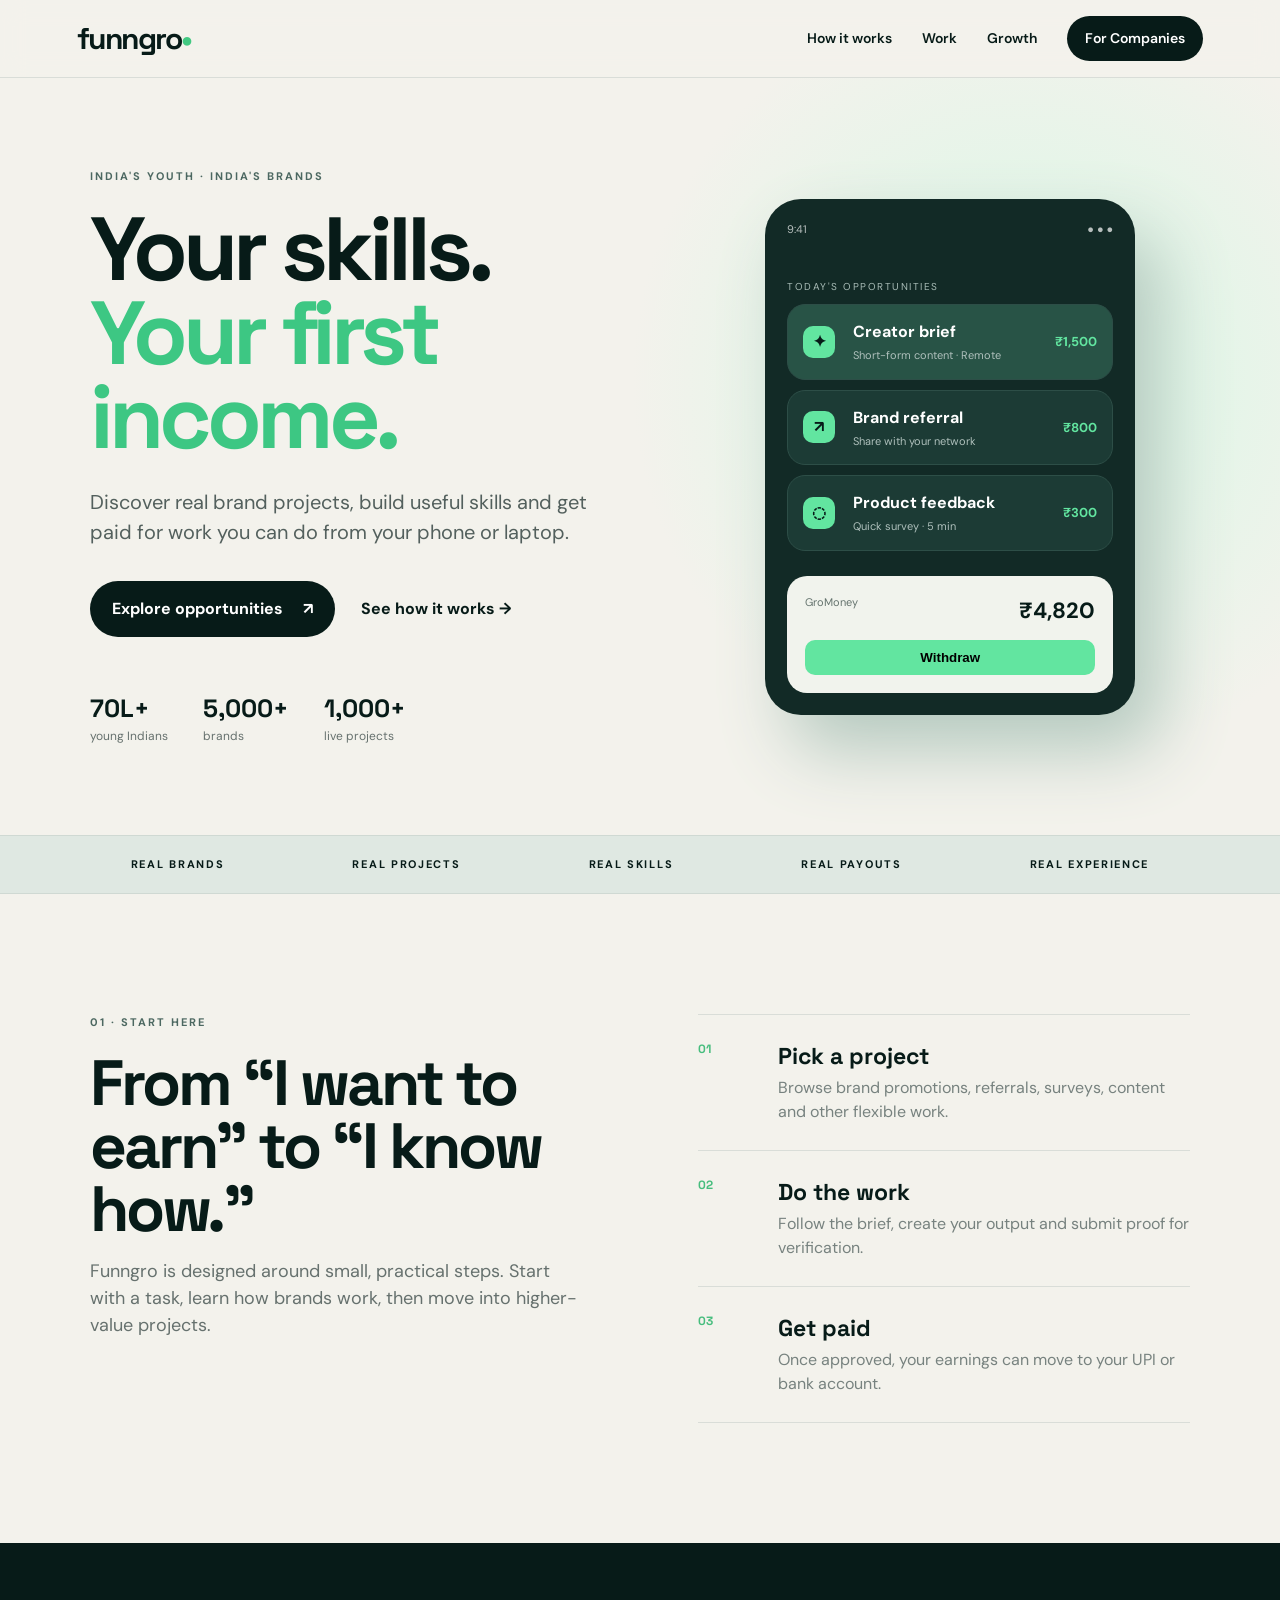
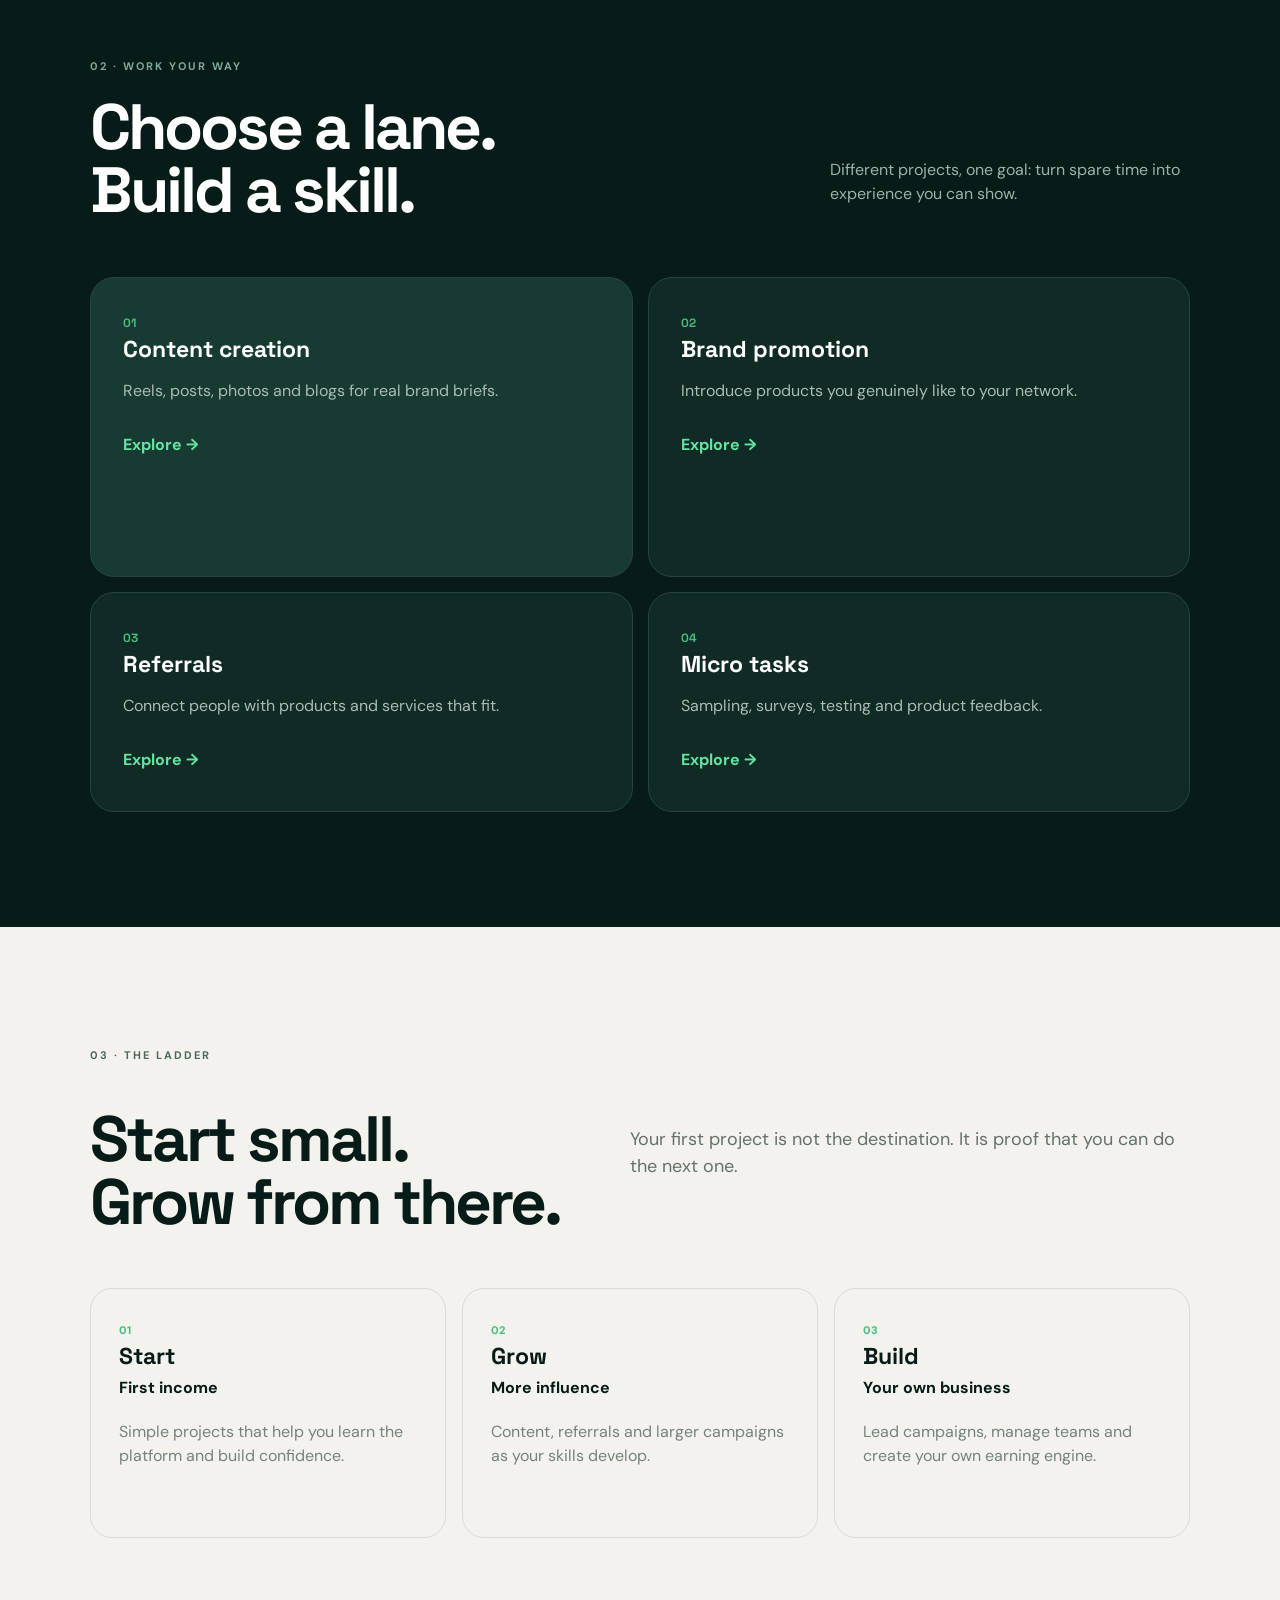
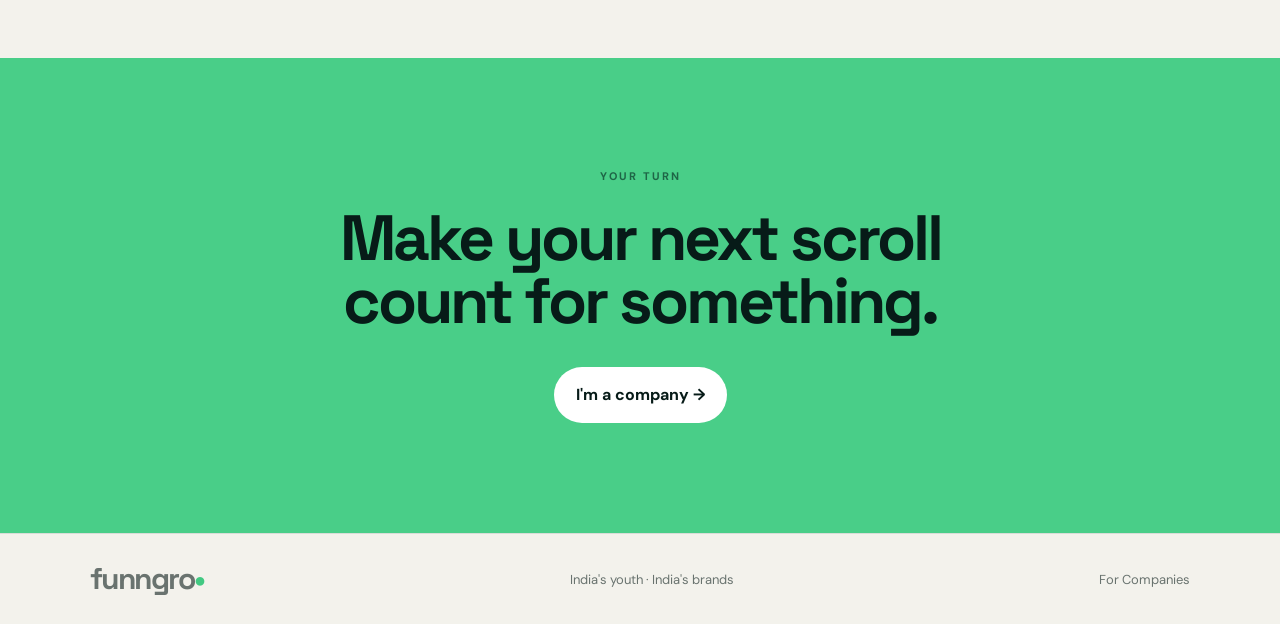
==== index.html @ 86142b3f "Add Funngro website revamp" ====
<!doctype html>
<html lang="en">
<head>
  <meta charset="utf-8">
  <meta name="viewport" content="width=device-width, initial-scale=1">
  <title>Funngro — Earn. Learn. Level Up.</title>
  <meta name="description" content="Funngro connects young Indians with real brand projects, flexible work and earning opportunities. Explore campaigns, skills and the path from first task to bigger opportunities.">
  <meta name="robots" content="index,follow">
  <meta name="theme-color" content="#071b18">
  <link rel="canonical" href="https://www.funngro.com/teen">
  <link rel="stylesheet" href="styles.css">
</head>
<body>
<header class="nav">
  <a class="logo" href="index.html">funngro<span>•</span></a>
  <nav>
    <a href="#how">How it works</a>
    <a href="#work">Work</a>
    <a href="#ladder">Growth</a>
    <a class="nav-cta" href="company.html">For Companies</a>
  </nav>
</header>

<main>
<section class="hero">
  <div class="hero-copy">
    <p class="eyebrow">INDIA'S YOUTH · INDIA'S BRANDS</p>
    <h1>Your skills.<br><em>Your first income.</em></h1>
    <p class="lead">Discover real brand projects, build useful skills and get paid for work you can do from your phone or laptop.</p>
    <div class="actions">
      <a class="btn primary" href="#work">Explore opportunities <span>↗</span></a>
      <a class="text-link" href="#how">See how it works →</a>
    </div>
    <div class="trust-row">
      <div><strong>70L+</strong><span>young Indians</span></div>
      <div><strong>5,000+</strong><span>brands</span></div>
      <div><strong>1,000+</strong><span>live projects</span></div>
    </div>
  </div>
  <div class="hero-card">
    <div class="phone">
      <div class="phone-top"><span>9:41</span><span>● ● ●</span></div>
      <p class="mini-label">TODAY'S OPPORTUNITIES</p>
      <div class="task featured"><span class="task-icon">✦</span><div><b>Creator brief</b><small>Short-form content · Remote</small></div><strong>₹1,500</strong></div>
      <div class="task"><span class="task-icon">↗</span><div><b>Brand referral</b><small>Share with your network</small></div><strong>₹800</strong></div>
      <div class="task"><span class="task-icon">◌</span><div><b>Product feedback</b><small>Quick survey · 5 min</small></div><strong>₹300</strong></div>
      <div class="wallet"><span>GroMoney</span><b>₹4,820</b><button>Withdraw</button></div>
    </div>
  </div>
</section>

<section class="marquee"><span>REAL BRANDS</span><span>REAL PROJECTS</span><span>REAL SKILLS</span><span>REAL PAYOUTS</span><span>REAL EXPERIENCE</span></section>

<section id="how" class="section split">
  <div>
    <p class="eyebrow">01 · START HERE</p>
    <h2>From “I want to earn” to “I know how.”</h2>
    <p class="muted">Funngro is designed around small, practical steps. Start with a task, learn how brands work, then move into higher-value projects.</p>
  </div>
  <div class="steps">
    <article><span>01</span><div><h3>Pick a project</h3><p>Browse brand promotions, referrals, surveys, content and other flexible work.</p></div></article>
    <article><span>02</span><div><h3>Do the work</h3><p>Follow the brief, create your output and submit proof for verification.</p></div></article>
    <article><span>03</span><div><h3>Get paid</h3><p>Once approved, your earnings can move to your UPI or bank account.</p></div></article>
  </div>
</section>

<section id="work" class="dark-section">
  <div class="section-head">
    <div><p class="eyebrow">02 · WORK YOUR WAY</p><h2>Choose a lane.<br>Build a skill.</h2></div>
    <p>Different projects, one goal: turn spare time into experience you can show.</p>
  </div>
  <div class="work-grid">
    <article class="work-card large"><span>01</span><h3>Content creation</h3><p>Reels, posts, photos and blogs for real brand briefs.</p><a href="#">Explore →</a></article>
    <article class="work-card"><span>02</span><h3>Brand promotion</h3><p>Introduce products you genuinely like to your network.</p><a href="#">Explore →</a></article>
    <article class="work-card"><span>03</span><h3>Referrals</h3><p>Connect people with products and services that fit.</p><a href="#">Explore →</a></article>
    <article class="work-card"><span>04</span><h3>Micro tasks</h3><p>Sampling, surveys, testing and product feedback.</p><a href="#">Explore →</a></article>
  </div>
</section>

<section id="ladder" class="section">
  <p class="eyebrow">03 · THE LADDER</p>
  <div class="ladder-head"><h2>Start small.<br>Grow from there.</h2><p class="muted">Your first project is not the destination. It is proof that you can do the next one.</p></div>
  <div class="ladder">
    <div><span>01</span><h3>Start</h3><b>First income</b><p>Simple projects that help you learn the platform and build confidence.</p></div>
    <div><span>02</span><h3>Grow</h3><b>More influence</b><p>Content, referrals and larger campaigns as your skills develop.</p></div>
    <div><span>03</span><h3>Build</h3><b>Your own business</b><p>Lead campaigns, manage teams and create your own earning engine.</p></div>
  </div>
</section>

<section class="cta">
  <p class="eyebrow">YOUR TURN</p>
  <h2>Make your next scroll<br>count for something.</h2>
  <a class="btn light" href="company.html">I'm a company →</a>
</section>
</main>

<footer><div class="logo">funngro<span>•</span></div><p>India's youth · India's brands</p><a href="company.html">For Companies</a></footer>
</body>
</html>
---- styles.css ----
@import url('https://fonts.googleapis.com/css2?family=DM+Sans:wght@400;500;600;700&family=Space+Grotesk:wght@500;600;700&display=swap');
:root{--ink:#071b18;--paper:#f3f2ec;--mint:#62e5a0;--muted:#66716e;--line:#d9ddd8;--card:#102a25}
*{box-sizing:border-box}html{scroll-behavior:smooth}body{margin:0;background:var(--paper);color:var(--ink);font-family:"DM Sans",sans-serif;line-height:1.5}a{color:inherit;text-decoration:none}.nav{height:78px;padding:0 6vw;display:flex;align-items:center;justify-content:space-between;border-bottom:1px solid var(--line);background:rgba(243,242,236,.92);backdrop-filter:blur(12px);position:sticky;top:0;z-index:10}.logo{font:700 30px/1 "Space Grotesk";letter-spacing:-1.5px}.logo span{color:#42c982}.nav nav{display:flex;align-items:center;gap:30px;font-size:14px;font-weight:600}.nav-cta{background:var(--ink);color:white;padding:12px 18px;border-radius:999px}.hero,.company-hero{min-height:690px;padding:90px 7vw;display:grid;grid-template-columns:1.05fr .95fr;gap:7vw;align-items:center}.hero{background:radial-gradient(circle at 80% 40%,#d7f8e5 0,transparent 35%)}.eyebrow{font-size:11px;font-weight:700;letter-spacing:2px;color:#4c6861;margin:0 0 22px}.hero h1,.company-hero h1{font:700 clamp(54px,7vw,96px)/.94 "Space Grotesk";letter-spacing:-5px;margin:0 0 28px}.hero h1 em,.company-hero h1 em{font-style:normal;color:#3dc783}.lead{font-size:20px;line-height:1.5;max-width:610px;color:#53605d}.actions{display:flex;align-items:center;gap:26px;margin:34px 0}.btn{display:inline-flex;align-items:center;gap:20px;padding:16px 22px;border-radius:999px;font-weight:700}.btn.primary{background:var(--ink);color:white}.btn.light{background:white;color:var(--ink)}.text-link{font-weight:700}.trust-row{display:flex;gap:35px;margin-top:55px}.trust-row div{display:grid;gap:3px}.trust-row strong{font:700 25px "Space Grotesk"}.trust-row span{font-size:12px;color:var(--muted)}.hero-card{display:flex;justify-content:center}.phone{width:min(370px,100%);background:#122a26;border-radius:36px;padding:22px;color:white;box-shadow:25px 35px 70px #b5c9bf}.phone-top{display:flex;justify-content:space-between;font-size:11px;opacity:.7;margin-bottom:42px}.mini-label{font-size:10px;letter-spacing:1.5px;color:#a9bcb7}.task{display:grid;grid-template-columns:38px 1fr auto;gap:12px;align-items:center;background:#1c3b35;border:1px solid #2d4e47;border-radius:18px;padding:15px;margin:10px 0}.task.featured{background:#285346}.task-icon{width:32px;height:32px;border-radius:10px;background:var(--mint);color:var(--ink);display:grid;place-items:center;font-weight:700}.task b,.task small{display:block}.task small{font-size:11px;color:#afc0bc;margin-top:3px}.task strong{color:var(--mint);font-size:13px}.wallet{margin-top:25px;padding:18px;border-radius:20px;background:#f1f3ed;color:var(--ink);display:grid;grid-template-columns:1fr auto;gap:3px}.wallet span{font-size:11px;color:#65736e}.wallet b{font-size:22px}.wallet button{grid-column:1/-1;border:0;background:var(--mint);padding:10px;border-radius:10px;font-weight:700;margin-top:10px}.marquee{display:flex;justify-content:space-around;gap:20px;flex-wrap:wrap;padding:20px 6vw;background:#dfe8e2;border-top:1px solid #cfd9d3;border-bottom:1px solid #cfd9d3;font-size:11px;font-weight:700;letter-spacing:1.7px}.section{padding:120px 7vw}.split{display:grid;grid-template-columns:1fr 1fr;gap:9vw}.section h2,.dark-section h2,.cta h2{font:700 clamp(40px,5vw,70px)/.98 "Space Grotesk";letter-spacing:-3px;margin:0}.muted{color:var(--muted);font-size:18px;max-width:560px}.muted.big{font-size:25px;color:#34433f}.steps{border-top:1px solid var(--line)}.steps article{display:grid;grid-template-columns:60px 1fr;gap:20px;padding:26px 0;border-bottom:1px solid var(--line)}.steps span,.work-card>span,.format-grid span{font:700 12px "Space Grotesk";color:#46bd7d}.steps h3,.work-card h3,.format-grid h3,.ladder h3,.flow h3{margin:0 0 5px;font:700 23px "Space Grotesk"}.steps p,.work-card p,.format-grid p,.ladder p,.flow p{margin:0;color:#77827f}.dark-section{background:var(--ink);color:white;padding:115px 7vw}.dark-section .eyebrow{color:#83a69b}.section-head{display:flex;justify-content:space-between;gap:50px;align-items:end;margin-bottom:55px}.section-head>p{max-width:360px;color:#9eb0aa}.work-grid{display:grid;grid-template-columns:repeat(2,1fr);gap:15px}.work-card,.format-grid article{background:#102a25;border:1px solid #27443e;border-radius:24px;padding:32px;min-height:220px;transition:.25s}.work-card:hover,.format-grid article:hover{transform:translateY(-4px);border-color:#4fcf8d}.work-card.large{min-height:300px;background:#173a32}.work-card p{max-width:430px;margin:15px 0 30px;color:#a9bbb5}.work-card a{color:var(--mint);font-weight:700}.ladder-head{display:flex;justify-content:space-between;gap:50px;margin:45px 0 55px}.ladder{display:grid;grid-template-columns:repeat(3,1fr);gap:16px}.ladder>div{border:1px solid var(--line);border-radius:22px;padding:28px;min-height:250px}.ladder span{font-size:11px;font-weight:700;color:#43bd7d}.ladder b{display:block;margin-bottom:20px}.cta{background:#49ce88;color:var(--ink);padding:110px 7vw;text-align:center}.cta .eyebrow{color:#1e6546}.cta h2{margin-bottom:35px}footer{padding:30px 7vw;display:flex;justify-content:space-between;align-items:center;border-top:1px solid var(--line);font-size:13px;color:#69736f}footer p{margin:0}.company-hero{background:var(--ink);color:white}.company-hero .eyebrow{color:#85a79d}.company-hero .lead{color:#b5c5c0}.company-hero .text-link{color:#d8e6e1}.signal{border:1px solid #34534c;border-radius:28px;padding:35px;background:linear-gradient(145deg,#14352f,#09201c);box-shadow:25px 35px 70px rgba(0,0,0,.22)}.signal-top,.signal-foot{display:flex;justify-content:space-between;color:#8da9a1;font-size:10px;letter-spacing:1.3px}.signal-number{font:700 120px/.9 "Space Grotesk";color:var(--mint);letter-spacing:-7px;margin:100px 0 5px}.signal>p{color:#b8cbc4}.bars{height:110px;display:flex;gap:9px;align-items:end;margin:35px 0}.bars i{display:block;width:100%;background:#2d5b4f;border-radius:8px 8px 0 0}.bars i:nth-child(1){height:30%}.bars i:nth-child(2){height:45%}.bars i:nth-child(3){height:55%}.bars i:nth-child(4){height:80%}.bars i:nth-child(5){height:65%}.bars i:nth-child(6){height:95%}.bars i:nth-child(7){height:72%}.format-grid{display:grid;grid-template-columns:repeat(3,1fr);gap:15px}.format-grid article{min-height:230px}.format-grid h3{margin-top:65px}.flow{display:grid;grid-template-columns:repeat(3,1fr);gap:15px;margin-top:55px}.flow>div{padding:30px;border-top:2px solid var(--ink)}.flow strong{font:700 42px "Space Grotesk";color:#4bc988}.flow h3{margin-top:35px}@media(max-width:850px){.nav{padding:0 5vw}.nav nav a:not(.nav-cta){display:none}.hero,.company-hero,.split{grid-template-columns:1fr;min-height:auto;padding:75px 6vw}.hero h1,.company-hero h1{letter-spacing:-3px}.hero-card{order:-1}.trust-row{gap:20px}.section,.dark-section{padding:80px 6vw}.section-head,.ladder-head{display:block}.section-head>p,.ladder-head .muted{margin-top:25px}.work-grid,.ladder,.format-grid,.flow{grid-template-columns:1fr}.signal-number{font-size:90px;margin:70px 0 5px}.marquee{justify-content:center}.phone{max-width:360px}.actions{flex-wrap:wrap}.cta{padding:80px 6vw}footer{padding:25px 6vw;gap:15px;flex-wrap:wrap}}
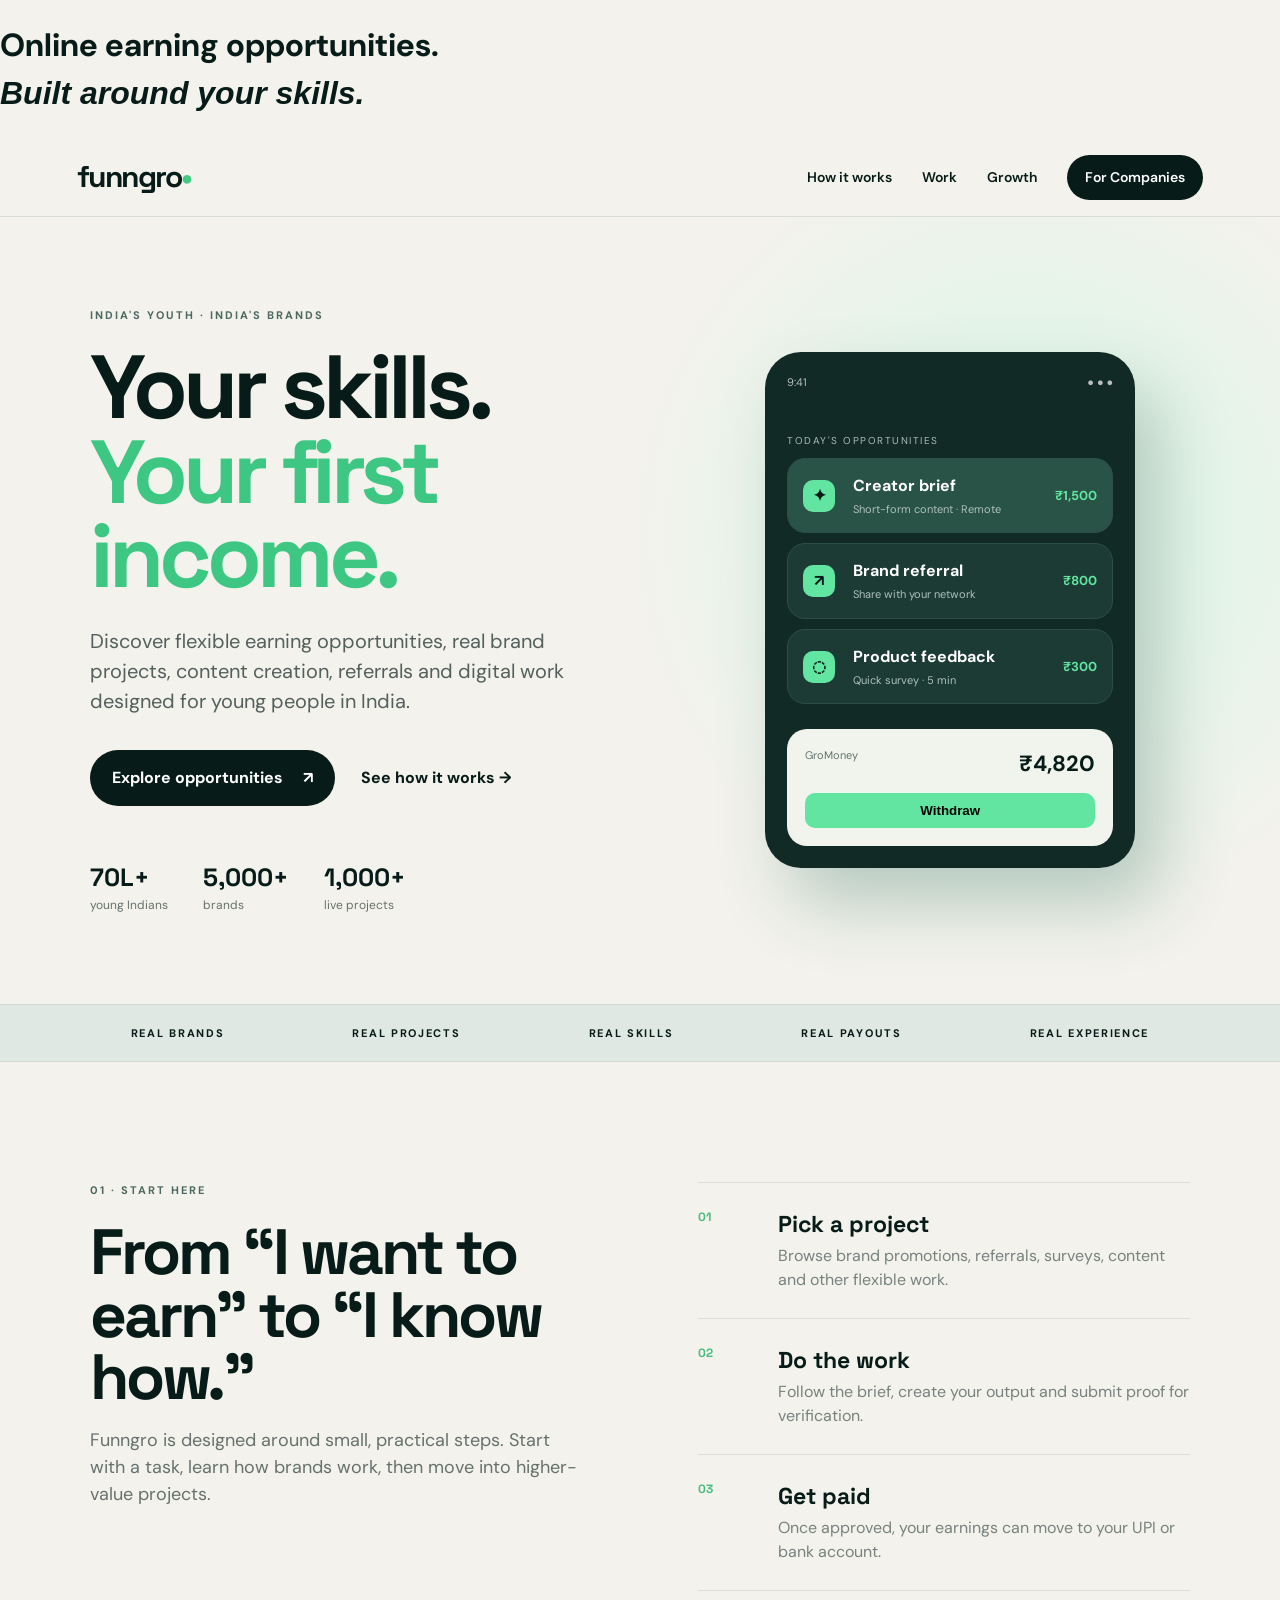
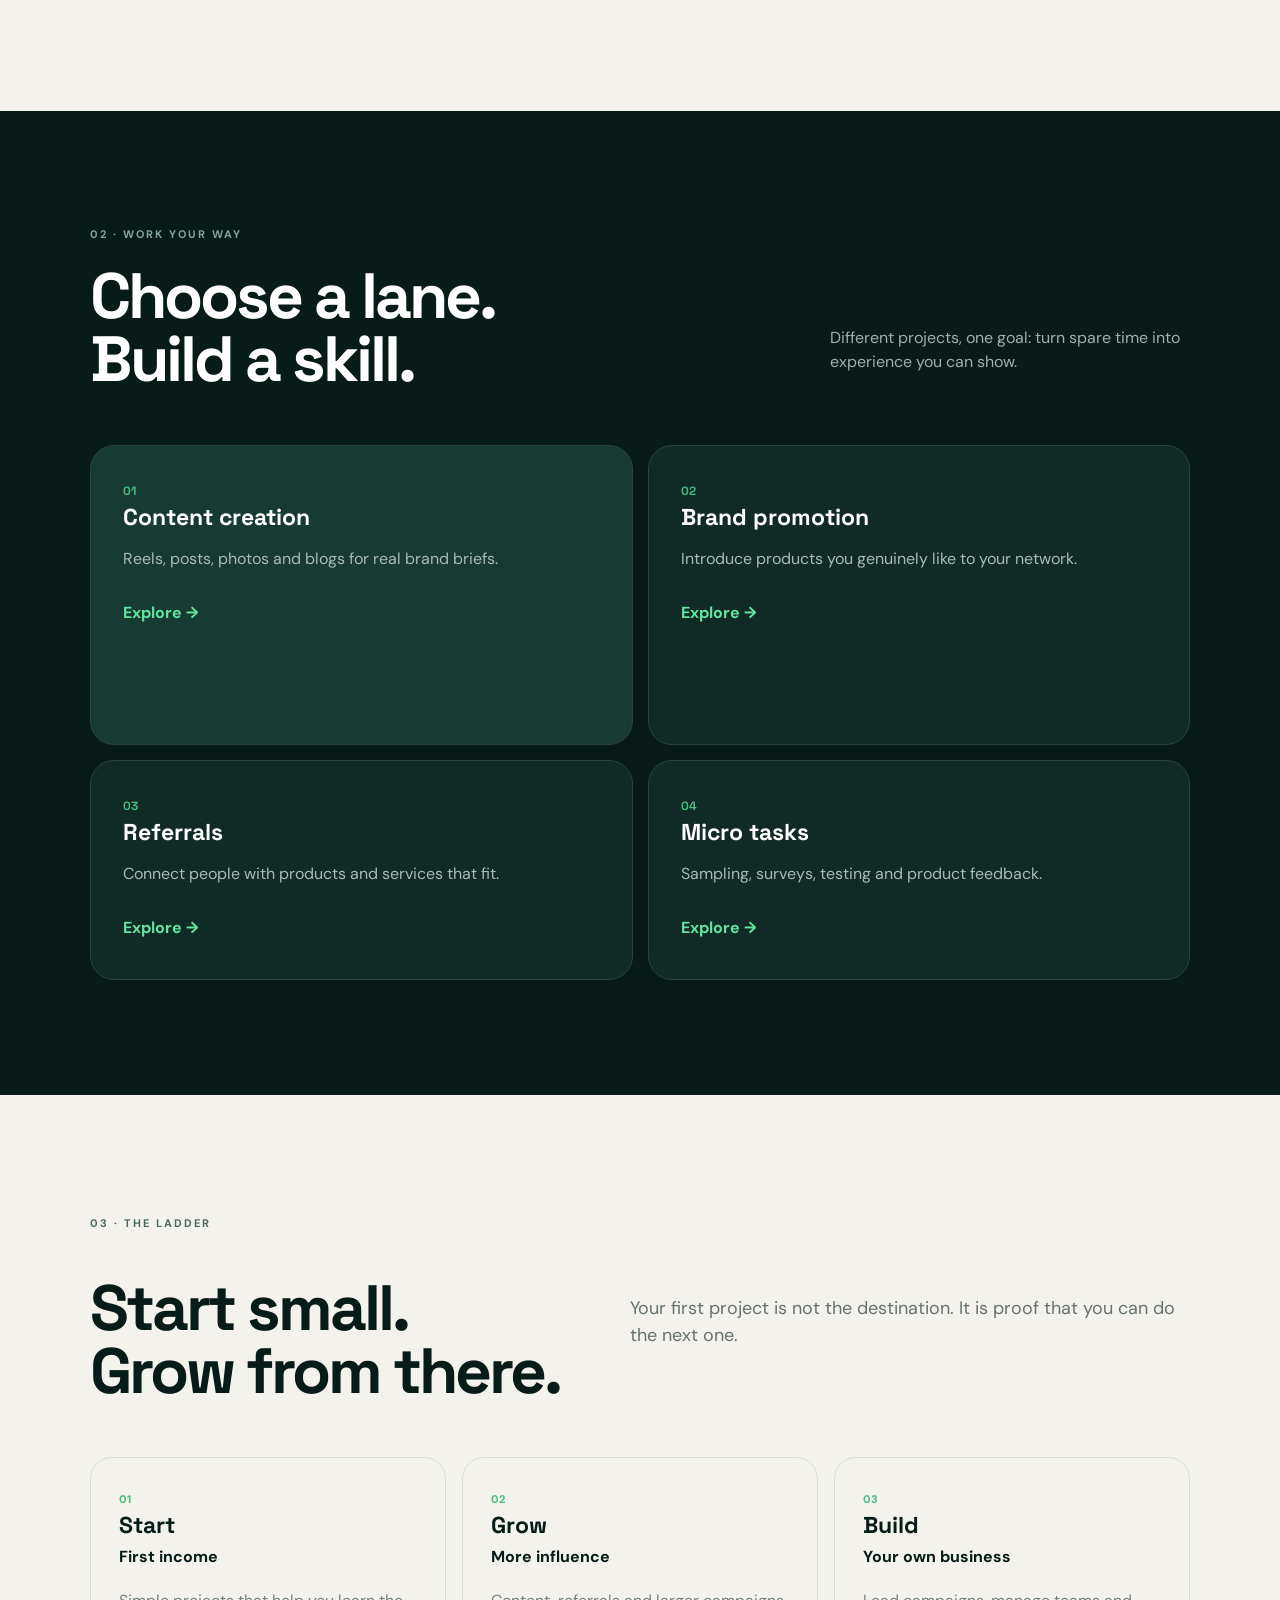
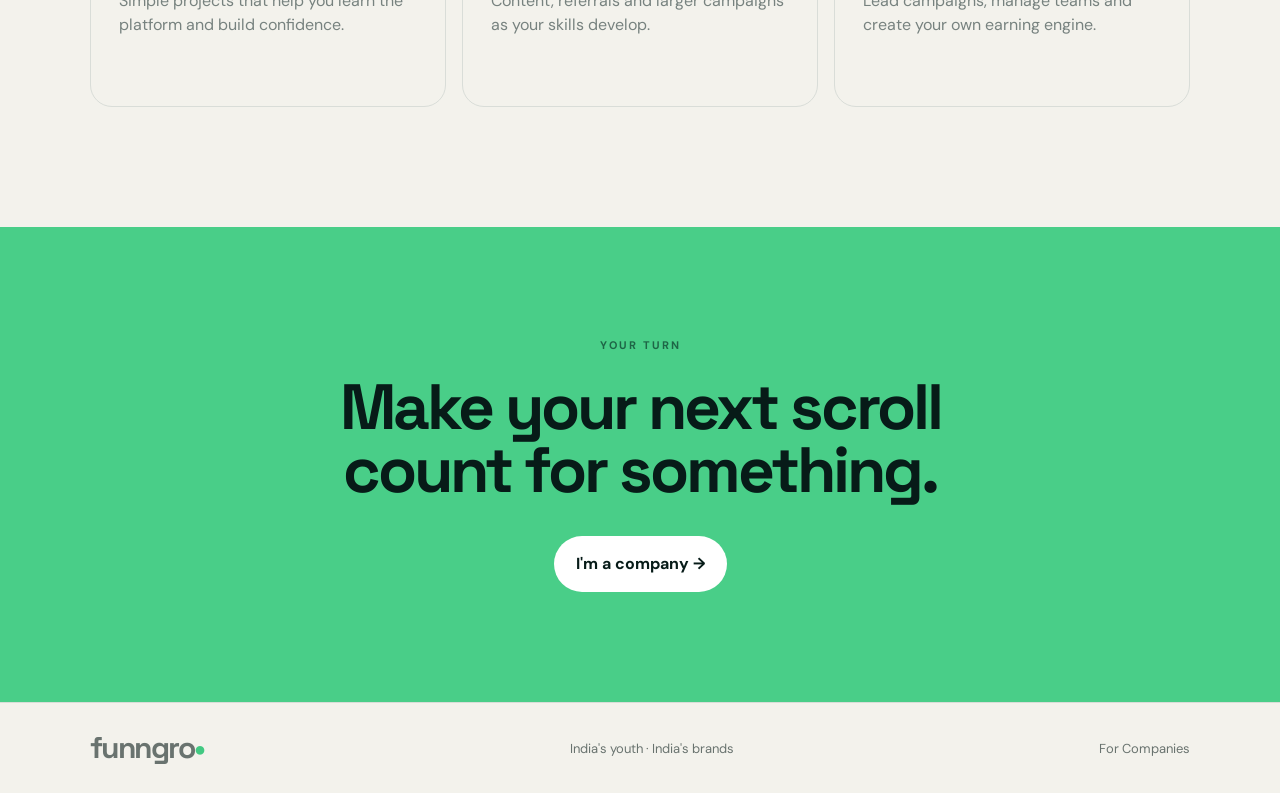
==== commit 541897d4: "Improve SEO metadata and structured data" ====
--- a/index.html
+++ b/index.html
@@ -1,99 +1,192 @@
 <!doctype html>
 <html lang="en">
+
 <head>
   <meta charset="utf-8">
   <meta name="viewport" content="width=device-width, initial-scale=1">
-  <title>Funngro — Earn. Learn. Level Up.</title>
-  <meta name="description" content="Funngro connects young Indians with real brand projects, flexible work and earning opportunities. Explore campaigns, skills and the path from first task to bigger opportunities.">
+  <h1>Online earning opportunities.<br><em>Built around your skills.</em></h1>
+  <meta name="description"
+    content="Funngro connects young Indians with real brand projects, flexible work and earning opportunities. Explore campaigns, skills and the path from first task to bigger opportunities.">
   <meta name="robots" content="index,follow">
   <meta name="theme-color" content="#071b18">
-  <link rel="canonical" href="https://www.funngro.com/teen">
+  <link rel="canonical" href="https://kaka-koi.github.io/funngro/">
   <link rel="stylesheet" href="styles.css">
+
+  <!-- Open Graph -->
+  <meta property="og:type" content="website">
+  <meta property="og:title" content="Funngro – Online Earning Opportunities for Students">
+  <meta property="og:description"
+    content="Discover flexible earning opportunities, real brand projects, content creation, referrals and more with Funngro.">
+  <meta property="og:url" content="https://kaka-koi.github.io/funngro/">
+  <meta property="og:site_name" content="Funngro">
+
+  <!-- Twitter/X -->
+  <meta name="twitter:card" content="summary">
+  <meta name="twitter:title" content="Funngro – Online Earning Opportunities for Students">
+  <meta name="twitter:description"
+    content="Discover flexible earning opportunities and real brand projects with Funngro.">
+
+  <!-- Structured Data -->
+  <script type="application/ld+json">
+{
+  "@context": "https://schema.org",
+  "@type": "Organization",
+  "name": "Funngro",
+  "url": "https://kaka-koi.github.io/funngro/"
+}
+</script>
+
+  <script type="application/ld+json">
+{
+  "@context": "https://schema.org",
+  "@type": "WebSite",
+  "name": "Funngro",
+  "url": "https://kaka-koi.github.io/funngro/"
+}
+</script>
 </head>
+
 <body>
-<header class="nav">
-  <a class="logo" href="index.html">funngro<span>•</span></a>
-  <nav>
-    <a href="#how">How it works</a>
-    <a href="#work">Work</a>
-    <a href="#ladder">Growth</a>
-    <a class="nav-cta" href="company.html">For Companies</a>
-  </nav>
-</header>
+  <header class="nav">
+    <a class="logo" href="index.html">funngro<span>•</span></a>
+    <nav>
+      <a href="#how">How it works</a>
+      <a href="#work">Work</a>
+      <a href="#ladder">Growth</a>
+      <a class="nav-cta" href="company.html">For Companies</a>
+    </nav>
+  </header>
 
-<main>
-<section class="hero">
-  <div class="hero-copy">
-    <p class="eyebrow">INDIA'S YOUTH · INDIA'S BRANDS</p>
-    <h1>Your skills.<br><em>Your first income.</em></h1>
-    <p class="lead">Discover real brand projects, build useful skills and get paid for work you can do from your phone or laptop.</p>
-    <div class="actions">
-      <a class="btn primary" href="#work">Explore opportunities <span>↗</span></a>
-      <a class="text-link" href="#how">See how it works →</a>
-    </div>
-    <div class="trust-row">
-      <div><strong>70L+</strong><span>young Indians</span></div>
-      <div><strong>5,000+</strong><span>brands</span></div>
-      <div><strong>1,000+</strong><span>live projects</span></div>
-    </div>
-  </div>
-  <div class="hero-card">
-    <div class="phone">
-      <div class="phone-top"><span>9:41</span><span>● ● ●</span></div>
-      <p class="mini-label">TODAY'S OPPORTUNITIES</p>
-      <div class="task featured"><span class="task-icon">✦</span><div><b>Creator brief</b><small>Short-form content · Remote</small></div><strong>₹1,500</strong></div>
-      <div class="task"><span class="task-icon">↗</span><div><b>Brand referral</b><small>Share with your network</small></div><strong>₹800</strong></div>
-      <div class="task"><span class="task-icon">◌</span><div><b>Product feedback</b><small>Quick survey · 5 min</small></div><strong>₹300</strong></div>
-      <div class="wallet"><span>GroMoney</span><b>₹4,820</b><button>Withdraw</button></div>
-    </div>
-  </div>
-</section>
+  <main>
+    <section class="hero">
+      <div class="hero-copy">
+        <p class="eyebrow">INDIA'S YOUTH · INDIA'S BRANDS</p>
+        <h1>Your skills.<br><em>Your first income.</em></h1>
+        <p class="lead">
+          Discover flexible earning opportunities, real brand projects, content creation,
+          referrals and digital work designed for young people in India.
+        </p>
+        <div class="actions">
+          <a class="btn primary" href="#work">Explore opportunities <span>↗</span></a>
+          <a class="text-link" href="#how">See how it works →</a>
+        </div>
+        <div class="trust-row">
+          <div><strong>70L+</strong><span>young Indians</span></div>
+          <div><strong>5,000+</strong><span>brands</span></div>
+          <div><strong>1,000+</strong><span>live projects</span></div>
+        </div>
+      </div>
+      <div class="hero-card">
+        <div class="phone">
+          <div class="phone-top"><span>9:41</span><span>● ● ●</span></div>
+          <p class="mini-label">TODAY'S OPPORTUNITIES</p>
+          <div class="task featured"><span class="task-icon">✦</span>
+            <div><b>Creator brief</b><small>Short-form content · Remote</small></div><strong>₹1,500</strong>
+          </div>
+          <div class="task"><span class="task-icon">↗</span>
+            <div><b>Brand referral</b><small>Share with your network</small></div><strong>₹800</strong>
+          </div>
+          <div class="task"><span class="task-icon">◌</span>
+            <div><b>Product feedback</b><small>Quick survey · 5 min</small></div><strong>₹300</strong>
+          </div>
+          <div class="wallet"><span>GroMoney</span><b>₹4,820</b><button>Withdraw</button></div>
+        </div>
+      </div>
+    </section>
 
-<section class="marquee"><span>REAL BRANDS</span><span>REAL PROJECTS</span><span>REAL SKILLS</span><span>REAL PAYOUTS</span><span>REAL EXPERIENCE</span></section>
+    <section class="marquee"><span>REAL BRANDS</span><span>REAL PROJECTS</span><span>REAL SKILLS</span><span>REAL
+        PAYOUTS</span><span>REAL EXPERIENCE</span></section>
 
-<section id="how" class="section split">
-  <div>
-    <p class="eyebrow">01 · START HERE</p>
-    <h2>From “I want to earn” to “I know how.”</h2>
-    <p class="muted">Funngro is designed around small, practical steps. Start with a task, learn how brands work, then move into higher-value projects.</p>
-  </div>
-  <div class="steps">
-    <article><span>01</span><div><h3>Pick a project</h3><p>Browse brand promotions, referrals, surveys, content and other flexible work.</p></div></article>
-    <article><span>02</span><div><h3>Do the work</h3><p>Follow the brief, create your output and submit proof for verification.</p></div></article>
-    <article><span>03</span><div><h3>Get paid</h3><p>Once approved, your earnings can move to your UPI or bank account.</p></div></article>
-  </div>
-</section>
+    <section id="how" class="section split">
+      <div>
+        <p class="eyebrow">01 · START HERE</p>
+        <h2>From “I want to earn” to “I know how.”</h2>
+        <p class="muted">Funngro is designed around small, practical steps. Start with a task, learn how brands work,
+          then move into higher-value projects.</p>
+      </div>
+      <div class="steps">
+        <article><span>01</span>
+          <div>
+            <h3>Pick a project</h3>
+            <p>Browse brand promotions, referrals, surveys, content and other flexible work.</p>
+          </div>
+        </article>
+        <article><span>02</span>
+          <div>
+            <h3>Do the work</h3>
+            <p>Follow the brief, create your output and submit proof for verification.</p>
+          </div>
+        </article>
+        <article><span>03</span>
+          <div>
+            <h3>Get paid</h3>
+            <p>Once approved, your earnings can move to your UPI or bank account.</p>
+          </div>
+        </article>
+      </div>
+    </section>
 
-<section id="work" class="dark-section">
-  <div class="section-head">
-    <div><p class="eyebrow">02 · WORK YOUR WAY</p><h2>Choose a lane.<br>Build a skill.</h2></div>
-    <p>Different projects, one goal: turn spare time into experience you can show.</p>
-  </div>
-  <div class="work-grid">
-    <article class="work-card large"><span>01</span><h3>Content creation</h3><p>Reels, posts, photos and blogs for real brand briefs.</p><a href="#">Explore →</a></article>
-    <article class="work-card"><span>02</span><h3>Brand promotion</h3><p>Introduce products you genuinely like to your network.</p><a href="#">Explore →</a></article>
-    <article class="work-card"><span>03</span><h3>Referrals</h3><p>Connect people with products and services that fit.</p><a href="#">Explore →</a></article>
-    <article class="work-card"><span>04</span><h3>Micro tasks</h3><p>Sampling, surveys, testing and product feedback.</p><a href="#">Explore →</a></article>
-  </div>
-</section>
+    <section id="work" class="dark-section">
+      <div class="section-head">
+        <div>
+          <p class="eyebrow">02 · WORK YOUR WAY</p>
+          <h2>Choose a lane.<br>Build a skill.</h2>
+        </div>
+        <p>Different projects, one goal: turn spare time into experience you can show.</p>
+      </div>
+      <div class="work-grid">
+        <article class="work-card large"><span>01</span>
+          <h3>Content creation</h3>
+          <p>Reels, posts, photos and blogs for real brand briefs.</p><a href="#">Explore →</a>
+        </article>
+        <article class="work-card"><span>02</span>
+          <h3>Brand promotion</h3>
+          <p>Introduce products you genuinely like to your network.</p><a href="#">Explore →</a>
+        </article>
+        <article class="work-card"><span>03</span>
+          <h3>Referrals</h3>
+          <p>Connect people with products and services that fit.</p><a href="#">Explore →</a>
+        </article>
+        <article class="work-card"><span>04</span>
+          <h3>Micro tasks</h3>
+          <p>Sampling, surveys, testing and product feedback.</p><a href="#">Explore →</a>
+        </article>
+      </div>
+    </section>
 
-<section id="ladder" class="section">
-  <p class="eyebrow">03 · THE LADDER</p>
-  <div class="ladder-head"><h2>Start small.<br>Grow from there.</h2><p class="muted">Your first project is not the destination. It is proof that you can do the next one.</p></div>
-  <div class="ladder">
-    <div><span>01</span><h3>Start</h3><b>First income</b><p>Simple projects that help you learn the platform and build confidence.</p></div>
-    <div><span>02</span><h3>Grow</h3><b>More influence</b><p>Content, referrals and larger campaigns as your skills develop.</p></div>
-    <div><span>03</span><h3>Build</h3><b>Your own business</b><p>Lead campaigns, manage teams and create your own earning engine.</p></div>
-  </div>
-</section>
+    <section id="ladder" class="section">
+      <p class="eyebrow">03 · THE LADDER</p>
+      <div class="ladder-head">
+        <h2>Start small.<br>Grow from there.</h2>
+        <p class="muted">Your first project is not the destination. It is proof that you can do the next one.</p>
+      </div>
+      <div class="ladder">
+        <div><span>01</span>
+          <h3>Start</h3><b>First income</b>
+          <p>Simple projects that help you learn the platform and build confidence.</p>
+        </div>
+        <div><span>02</span>
+          <h3>Grow</h3><b>More influence</b>
+          <p>Content, referrals and larger campaigns as your skills develop.</p>
+        </div>
+        <div><span>03</span>
+          <h3>Build</h3><b>Your own business</b>
+          <p>Lead campaigns, manage teams and create your own earning engine.</p>
+        </div>
+      </div>
+    </section>
 
-<section class="cta">
-  <p class="eyebrow">YOUR TURN</p>
-  <h2>Make your next scroll<br>count for something.</h2>
-  <a class="btn light" href="company.html">I'm a company →</a>
-</section>
-</main>
+    <section class="cta">
+      <p class="eyebrow">YOUR TURN</p>
+      <h2>Make your next scroll<br>count for something.</h2>
+      <a class="btn light" href="company.html">I'm a company →</a>
+    </section>
+  </main>
 
-<footer><div class="logo">funngro<span>•</span></div><p>India's youth · India's brands</p><a href="company.html">For Companies</a></footer>
+  <footer>
+    <div class="logo">funngro<span>•</span></div>
+    <p>India's youth · India's brands</p><a href="company.html">For Companies</a>
+  </footer>
 </body>
-</html>
+
+</html>
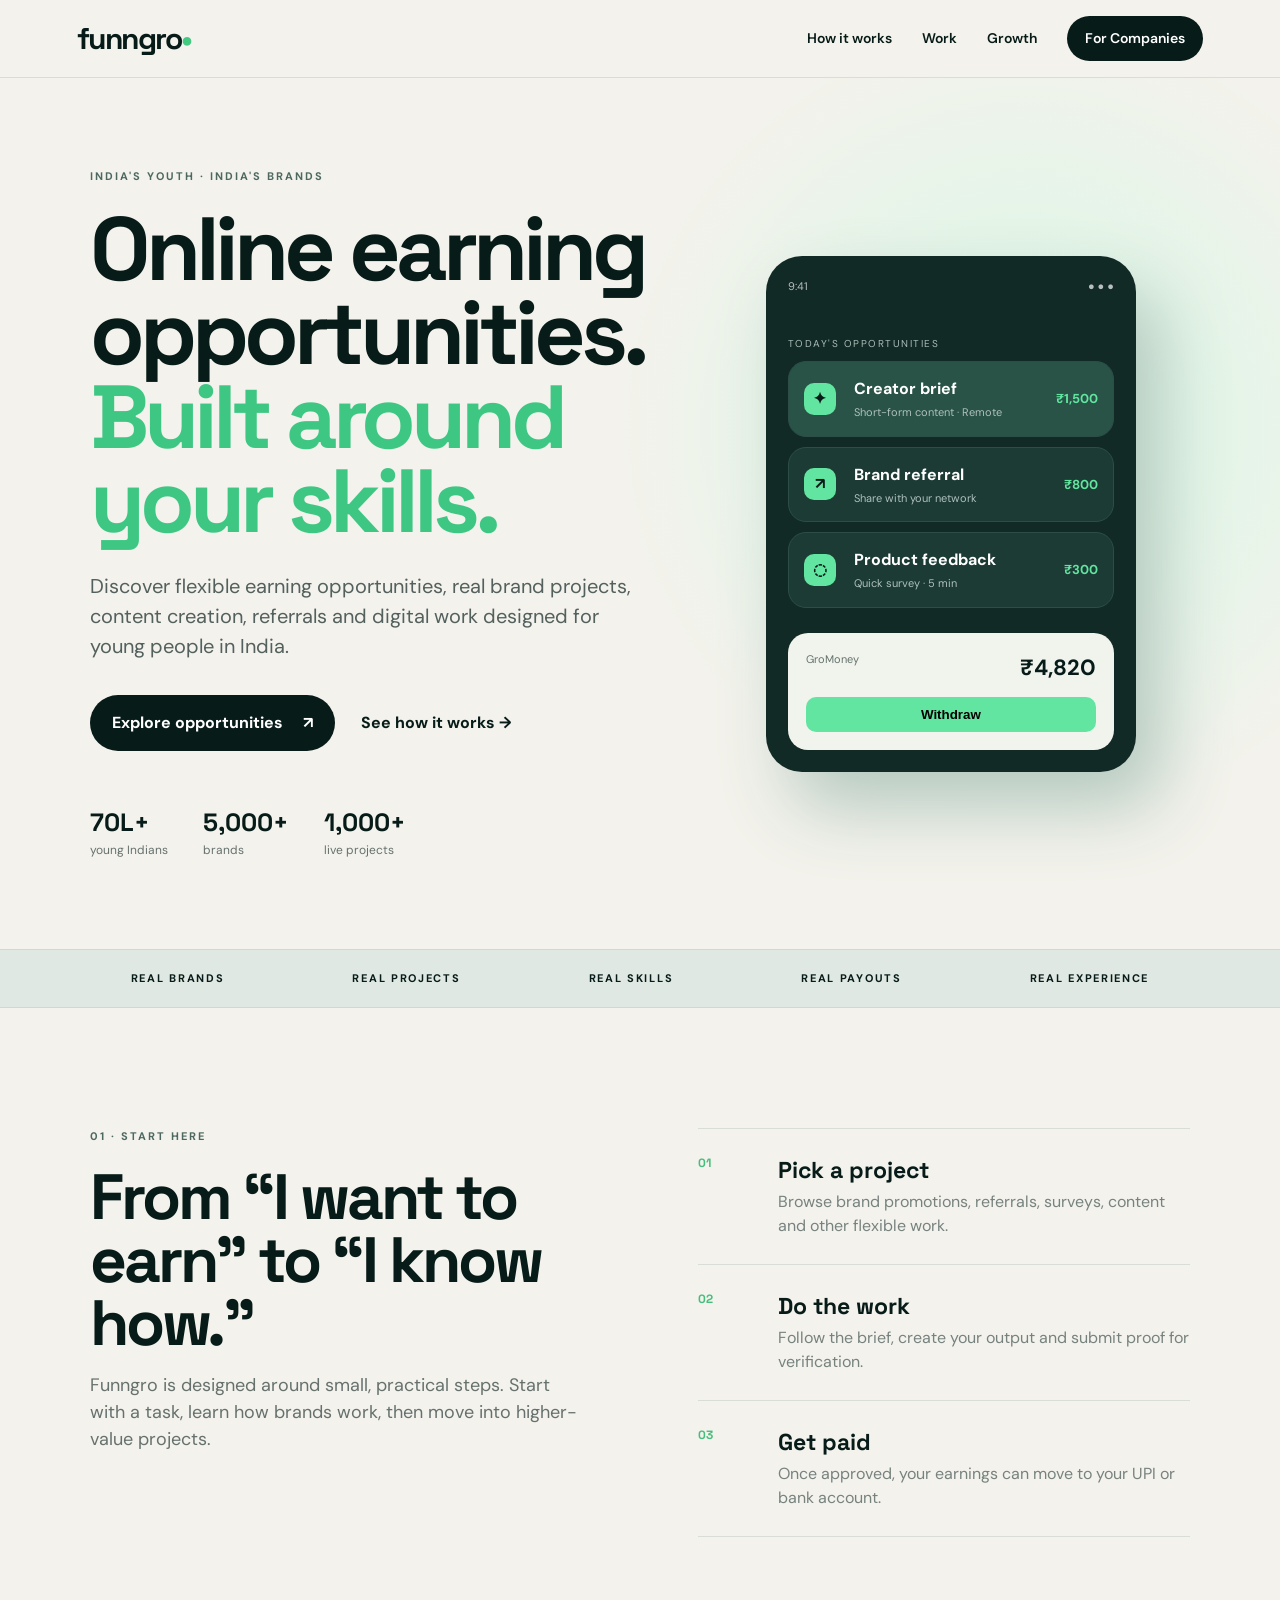
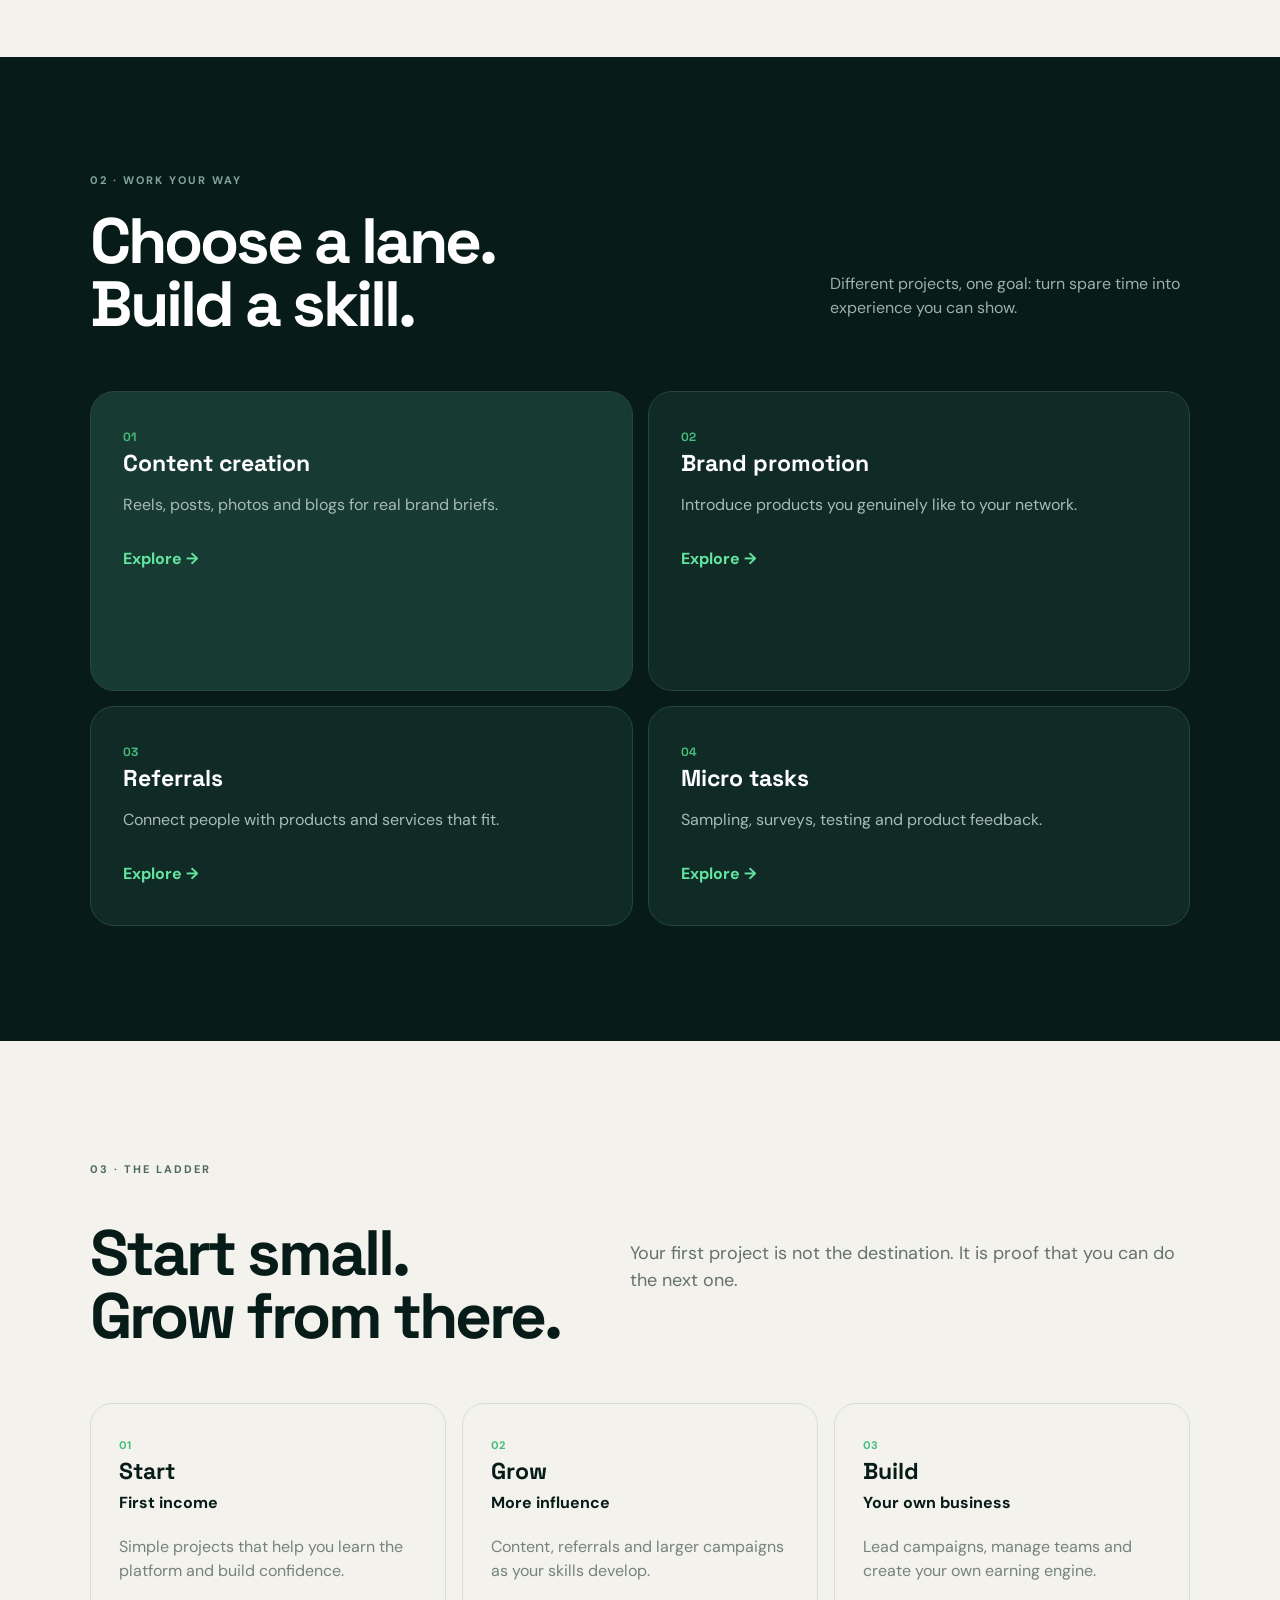
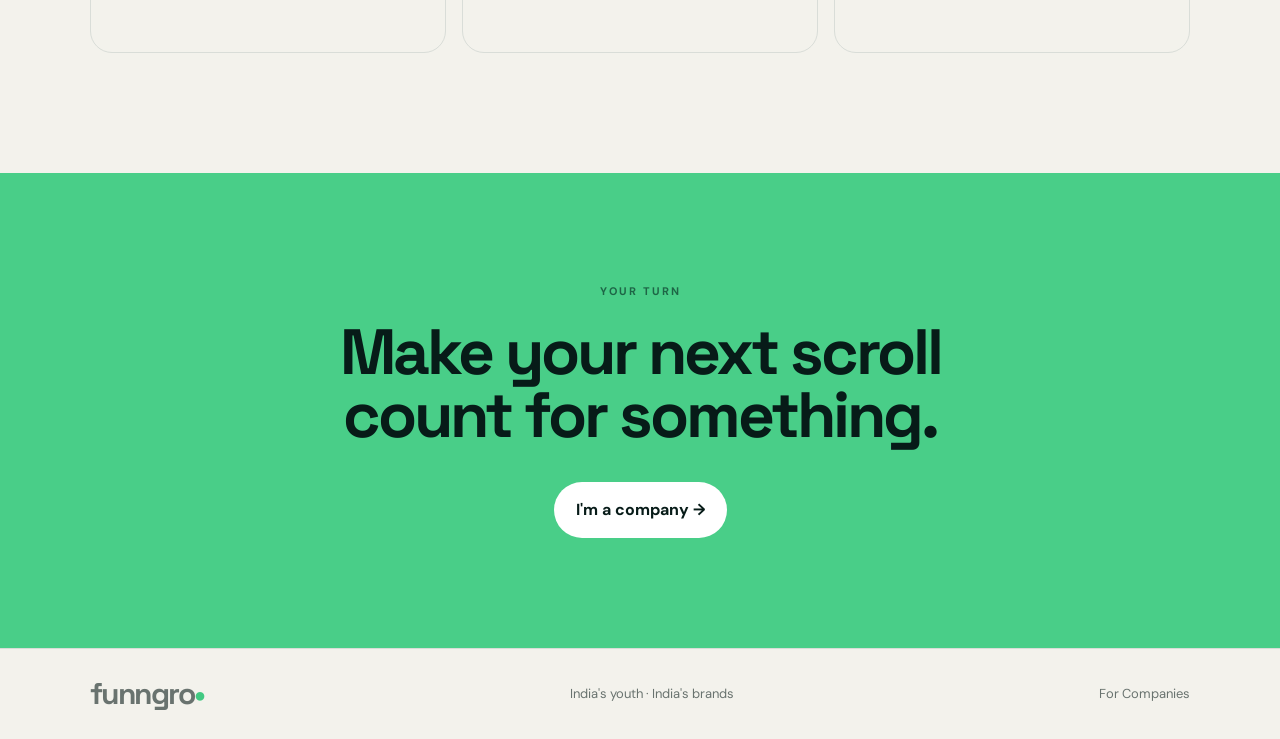
==== commit 3b06401b: "Improve SEO hero content" ====
--- a/index.html
+++ b/index.html
@@ -4,7 +4,7 @@
 <head>
   <meta charset="utf-8">
   <meta name="viewport" content="width=device-width, initial-scale=1">
-  <h1>Online earning opportunities.<br><em>Built around your skills.</em></h1>
+  <title>Funngro — Earn. Learn. Level Up.</title>
   <meta name="description"
     content="Funngro connects young Indians with real brand projects, flexible work and earning opportunities. Explore campaigns, skills and the path from first task to bigger opportunities.">
   <meta name="robots" content="index,follow">
@@ -44,6 +44,7 @@
   "url": "https://kaka-koi.github.io/funngro/"
 }
 </script>
+
 </head>
 
 <body>
@@ -61,10 +62,10 @@
     <section class="hero">
       <div class="hero-copy">
         <p class="eyebrow">INDIA'S YOUTH · INDIA'S BRANDS</p>
-        <h1>Your skills.<br><em>Your first income.</em></h1>
+        <h1>Online earning opportunities.<br><em>Built around your skills.</em></h1>
         <p class="lead">
-          Discover flexible earning opportunities, real brand projects, content creation,
-          referrals and digital work designed for young people in India.
+          Discover flexible earning opportunities, real brand projects,
+          content creation, referrals and digital work designed for young people in India.
         </p>
         <div class="actions">
           <a class="btn primary" href="#work">Explore opportunities <span>↗</span></a>
